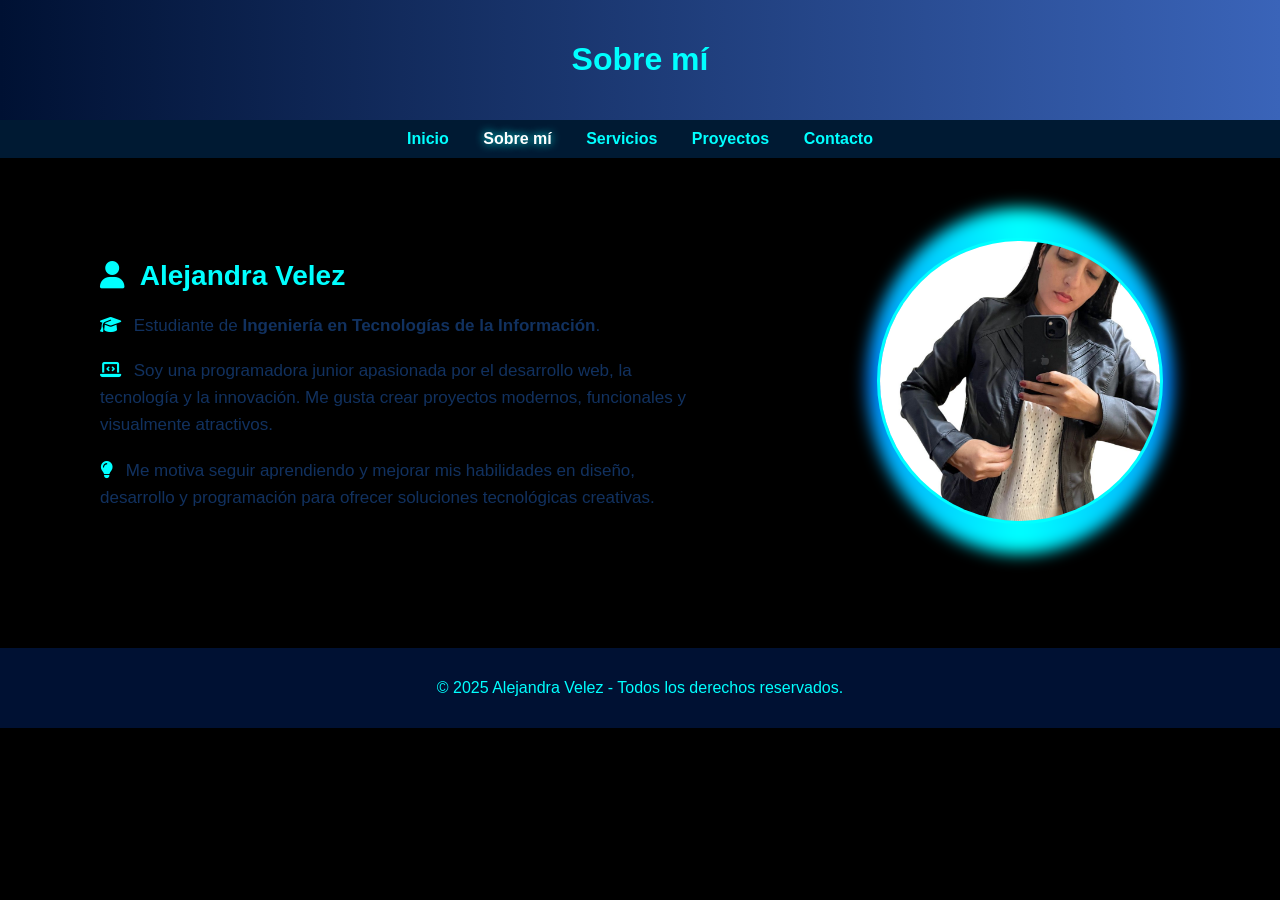
==== about.html @ c9d7d16a "initial commit" ====
<!DOCTYPE html>
<html lang="es">
<head>
  <meta charset="UTF-8">
  <meta name="viewport" content="width=device-width, initial-scale=1.0">
  <title>Sobre mí - Alejandra Velez</title>
  <link rel="stylesheet" href="assets/css/style.css">
  <link rel="stylesheet" href="https://cdnjs.cloudflare.com/ajax/libs/font-awesome/6.5.0/css/all.min.css">
</head>

<body>
  <header>
    <h1>Sobre mí</h1>
  </header>

  <nav>
    <a href="index.html">Inicio</a>
    <a href="about.html" class="activo">Sobre mí</a>
    <a href="services.html">Servicios</a>
    <a href="proyecto.html">Proyectos</a>
    <a href="contact.html">Contacto</a>
  </nav>

  <main class="sobre-mi">
    <div class="info">
      <h2><i class="fa-solid fa-user"></i> Alejandra Velez</h2>
      <p><i class="fa-solid fa-graduation-cap"></i> Estudiante de <strong>Ingeniería en Tecnologías de la Información</strong>.</p>
      <p><i class="fa-solid fa-laptop-code"></i> Soy una programadora junior apasionada por el desarrollo web, la tecnología y la innovación. Me gusta crear proyectos modernos, funcionales y visualmente atractivos.</p>
      <p><i class="fa-solid fa-lightbulb"></i> Me motiva seguir aprendiendo y mejorar mis habilidades en diseño, desarrollo y programación para ofrecer soluciones tecnológicas creativas.</p>
    </div>

    <div class="imagen">
      <div class="brillo">
        <img src="assets/images/imagen1.jpeg" alt="Foto de Alejandra Velez" class="perfil">
      </div>
    </div>
  </main>

  <footer>
    <p>© 2025 Alejandra Velez - Todos los derechos reservados.</p>
  </footer>
</body>
</html>
---- assets/css/style.css ----
/* ===== ESTILO GENERAL ===== */
body {
  margin: 0;
  font-family: 'Segoe UI', sans-serif;
  background-color: #000;
  color: #f4f4f4;
}

header {
  background: linear-gradient(90deg, #001133, #3a64b9);
  color: #00ffff;
  text-align: center;
  padding: 20px;
}

nav {
  background-color: #001a33;
  text-align: center;
  padding: 10px 0;
}

nav a {
  color: #00ffff;
  margin: 0 15px;
  text-decoration: none;
  font-weight: bold;
  transition: 0.3s;
}

nav a:hover,
nav a.activo {
  color: #ffffff;
  text-shadow: 0 0 10px #00ffff;
}

main {
  padding: 20px;
  text-align: center;
}

.resaltado {
  color: #00ffff;
}

footer {
  background-color: #001133;
  color: #00ffff;
  text-align: center;
  padding: 15px;
  margin-top: 40px;
}

/* ===== IMAGEN DE PERFIL GENERAL ===== */
.perfil {
  width: 200px;
  border-radius: 50%;
  border: 3px solid #00ffff;
  margin: 20px auto;
  display: block;
}

/* ===== SECCIÓN SERVICIOS ===== */
.servicios {
  display: flex;
  flex-wrap: wrap;
  justify-content: center;
  gap: 20px;
}

.card {
  background-color: #001a33;
  border: 1px solid #00ffff;
  border-radius: 10px;
  padding: 20px;
  width: 200px;
  text-align: center;
  color: #143061;
  box-shadow: 0 0 10px #00ffff44;
  transition: transform 0.3s ease;
}

.card:hover {
  transform: scale(1.05);
  box-shadow: 0 0 20px #00ffffaa;
}

.card i {
  font-size: 40px;
  color: #00ffff;
  margin-bottom: 10px;
}

/* ===== FORMULARIOS ===== */
form {
  max-width: 400px;
  margin: 0 auto;
  display: flex;
  flex-direction: column;
  gap: 10px;
}

input, textarea, button {
  padding: 10px;
  border-radius: 5px;
  border: none;
}

input, textarea {
  background-color: #001a33;
  color: #123668;
}

button {
  background-color: #00ffff;
  color: #001a33;
  font-weight: bold;
  cursor: pointer;
  transition: 0.3s;
}

button:hover {
  background-color: #0088ff;
  color: #e3e3e3;
}

/* ===== SOBRE MÍ (DISEÑO PARA LAPTOP) ===== */
.sobre-mi {
  display: flex;
  align-items: center;
  justify-content: space-between;
  text-align: left;
  padding: 60px 100px;
  gap: 40px;
}

.sobre-mi .info {
  flex: 1;
  max-width: 600px;
}

.sobre-mi .info h2 {
  color: #00ffff;
  margin-bottom: 20px;
  font-size: 28px;
}

.sobre-mi .info p {
  margin-bottom: 18px;
  line-height: 1.6;
  font-size: 17px;
  color: #11315f;
}

.sobre-mi .info i {
  color: #00ffff;
  margin-right: 8px;
}

.sobre-mi .imagen {
  flex: 0 0 320px;
  text-align: center;
  position: relative;
}

/* ---- FOTO CON EFECTO DE BRILLO NEÓN ---- */
.brillo {
  position: relative;
  display: inline-block;
}

.brillo::before {
  content: "";
  position: absolute;
  top: -10px;
  left: -10px;
  width: calc(100% + 20px);
  height: calc(100% + 20px);
  border-radius: 50%;
  background: conic-gradient(
    from 0deg,
    #00ffff,
    #0088ff,
    #00ffff,
    #0088ff,
    #00ffff
  );
  animation: giro 10s linear infinite;
  filter: blur(8px);
  z-index: 0;
}

@keyframes giro {
  to {
    transform: rotate(360deg);
  }
}

.sobre-mi .perfil {
  width: 280px;
  height: 280px;
  object-fit: cover;
  border-radius: 50%;
  border: 3px solid #00ffff;
  position: relative;
  z-index: 1;
}

/* ===== SECCIÓN PORTAFOLIO / PROYECTOS ===== */
.portafolio {
  text-align: center;
  padding: 40px 20px;
}

.portafolio h2 {
  color: #00ffff;
  margin-bottom: 20px;
}

.portafolio p {
  max-width: 700px;
  margin: 0 auto 40px auto;
  color: #213b7a;
  line-height: 1.6;
}

.proyectos {
  display: flex;
  flex-wrap: wrap;
  justify-content: center;
  gap: 25px;
}

.proyecto {
  background-color: #001a33;
  border: 1px solid #00ffff;
  border-radius: 10px;
  padding: 20px;
  width: 280px;
  color: #fdfdfd;
  box-shadow: 0 0 15px #00ffff44;
  transition: transform 0.3s ease;
  text-align: center;
}

.proyecto:hover {
  transform: scale(1.05);
  box-shadow: 0 0 25px #00ffffaa;
}

.proyecto i {
  font-size: 40px;
  margin-bottom: 10px;
  color: #00ffff;
}

.proyecto img {
  width: 100%;
  border-radius: 8px;
  margin-top: 10px;
  border: 2px solid #00ffff33;
}
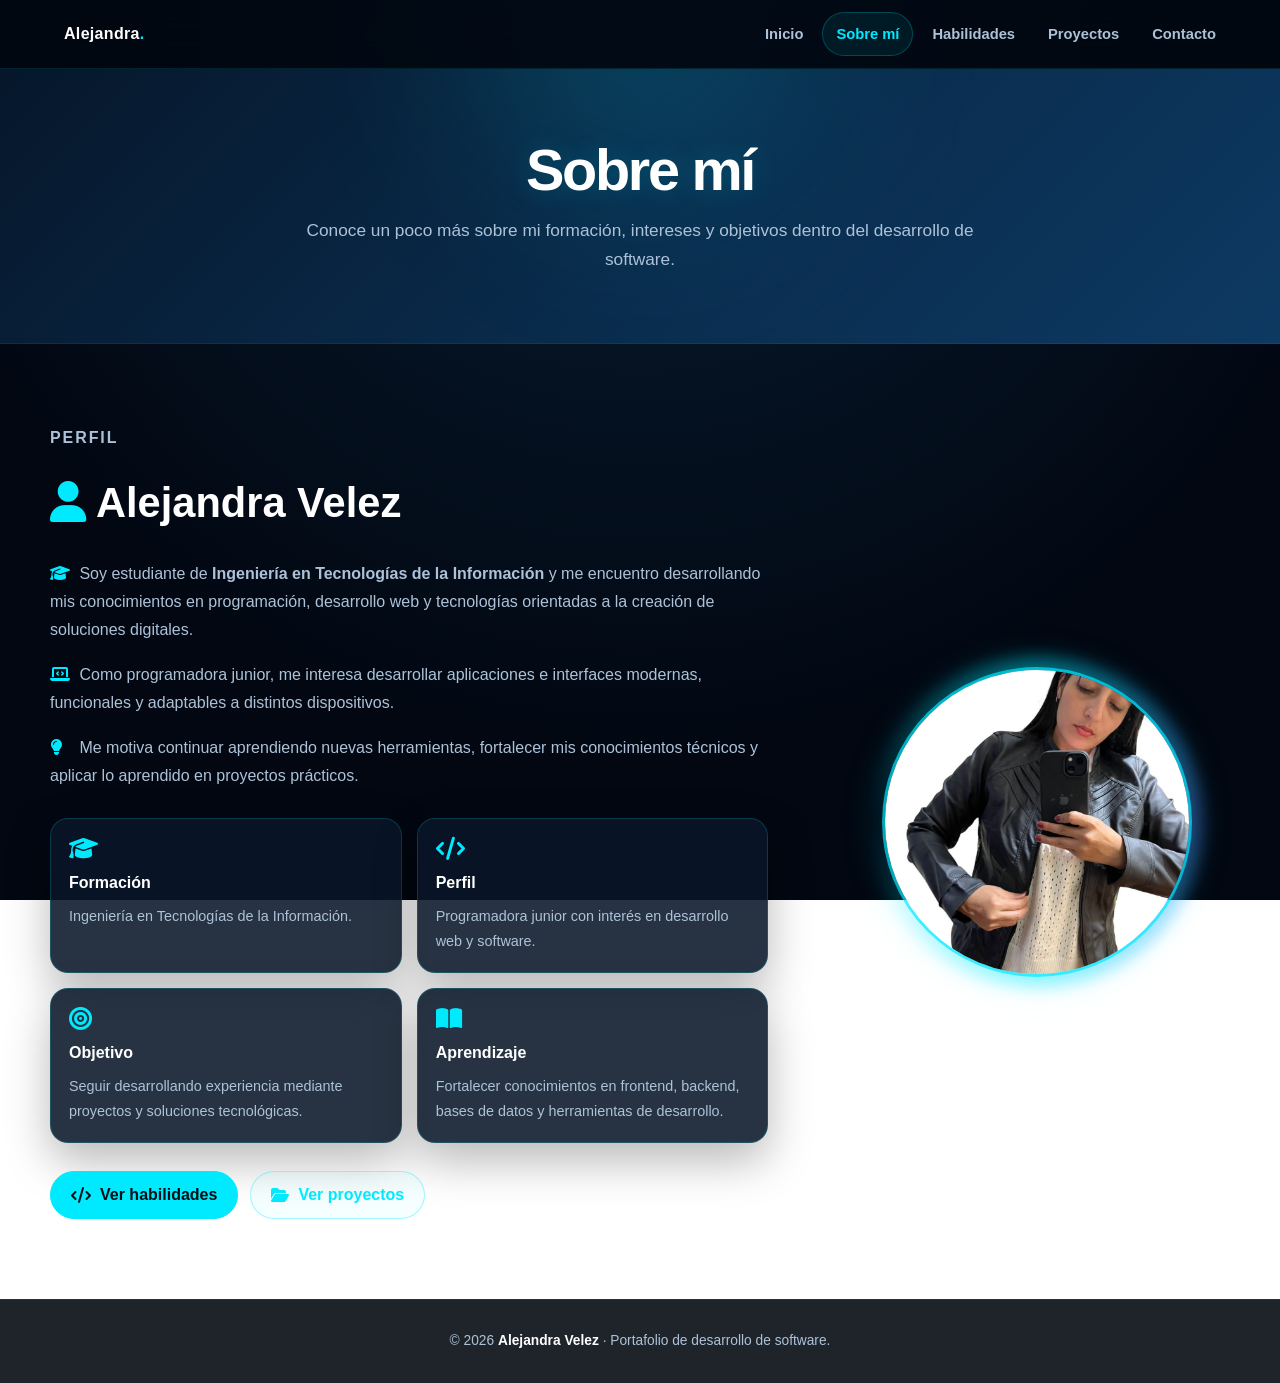
==== commit df309910: "initial commit" ====
--- a/about.html
+++ b/about.html
@@ -1,43 +1,443 @@
 <!DOCTYPE html>
+
 <html lang="es">
+
 <head>
+
+  <!-- =====================================================
+       CONFIGURACIÓN BÁSICA
+  ====================================================== -->
+
   <meta charset="UTF-8">
-  <meta name="viewport" content="width=device-width, initial-scale=1.0">
-  <title>Sobre mí - Alejandra Velez</title>
-  <link rel="stylesheet" href="assets/css/style.css">
-  <link rel="stylesheet" href="https://cdnjs.cloudflare.com/ajax/libs/font-awesome/6.5.0/css/all.min.css">
+
+  <meta
+    name="viewport"
+    content="width=device-width, initial-scale=1.0"
+  >
+
+  <meta
+    name="description"
+    content="Conoce más sobre Alejandra Velez, estudiante de Ingeniería en Tecnologías de la Información y programadora junior."
+  >
+
+  <meta
+    name="theme-color"
+    content="#020711"
+  >
+
+
+  <!-- =====================================================
+       TÍTULO
+  ====================================================== -->
+
+  <title>
+    Sobre mí | Portafolio Alejandra Velez
+  </title>
+
+
+  <!-- =====================================================
+       FONT AWESOME
+  ====================================================== -->
+
+  <link
+    rel="stylesheet"
+    href="https://cdnjs.cloudflare.com/ajax/libs/font-awesome/6.5.0/css/all.min.css"
+  >
+
+
+  <!-- =====================================================
+       ESTILOS
+  ====================================================== -->
+
+  <link
+    rel="stylesheet"
+    href="assets/css/style.css"
+  >
+
+
+  <!-- =====================================================
+       JAVASCRIPT
+  ====================================================== -->
+
+  <script
+    src="assets/js/main.js"
+    defer
+  ></script>
+
 </head>
 
+
 <body>
+
+
+  <!-- =====================================================
+       NAVEGACIÓN
+  ====================================================== -->
+
+  <nav>
+
+    <div class="nav-container">
+
+
+      <!-- MARCA -->
+
+      <a
+        href="index.html"
+        class="nav-brand"
+        aria-label="Ir al inicio"
+      >
+        Alejandra
+        <span>
+          .
+        </span>
+      </a>
+
+
+      <!-- MENÚ MÓVIL -->
+
+      <button
+        type="button"
+        class="nav-toggle"
+        id="nav-toggle"
+        aria-label="Abrir menú de navegación"
+        aria-expanded="false"
+        aria-controls="nav-links"
+      >
+
+        <i
+          class="fa-solid fa-bars"
+          aria-hidden="true"
+        ></i>
+
+      </button>
+
+
+      <!-- ENLACES -->
+
+      <div
+        class="nav-links"
+        id="nav-links"
+      >
+
+        <a href="index.html">
+          Inicio
+        </a>
+
+        <a
+          href="about.html"
+          class="activo"
+        >
+          Sobre mí
+        </a>
+
+        <a href="services.html">
+          Habilidades
+        </a>
+
+        <a href="proyecto.html">
+          Proyectos
+        </a>
+
+        <a href="contact.html">
+          Contacto
+        </a>
+
+      </div>
+
+    </div>
+
+  </nav>
+
+
+  <!-- =====================================================
+       ENCABEZADO
+  ====================================================== -->
+
   <header>
-    <h1>Sobre mí</h1>
+
+    <h1>
+      Sobre mí
+    </h1>
+
+    <p class="header-subtitle">
+      Conoce un poco más sobre mi formación,
+      intereses y objetivos dentro del desarrollo
+      de software.
+    </p>
+
   </header>
 
-  <nav>
-    <a href="index.html">Inicio</a>
-    <a href="about.html" class="activo">Sobre mí</a>
-    <a href="services.html">Servicios</a>
-    <a href="proyecto.html">Proyectos</a>
-    <a href="contact.html">Contacto</a>
-  </nav>
-
-  <main class="sobre-mi">
-    <div class="info">
-      <h2><i class="fa-solid fa-user"></i> Alejandra Velez</h2>
-      <p><i class="fa-solid fa-graduation-cap"></i> Estudiante de <strong>Ingeniería en Tecnologías de la Información</strong>.</p>
-      <p><i class="fa-solid fa-laptop-code"></i> Soy una programadora junior apasionada por el desarrollo web, la tecnología y la innovación. Me gusta crear proyectos modernos, funcionales y visualmente atractivos.</p>
-      <p><i class="fa-solid fa-lightbulb"></i> Me motiva seguir aprendiendo y mejorar mis habilidades en diseño, desarrollo y programación para ofrecer soluciones tecnológicas creativas.</p>
-    </div>
-
-    <div class="imagen">
-      <div class="brillo">
-        <img src="assets/images/imagen1.jpeg" alt="Foto de Alejandra Velez" class="perfil">
+
+  <!-- =====================================================
+       CONTENIDO PRINCIPAL
+  ====================================================== -->
+
+  <main>
+
+
+    <!-- ===================================================
+         PRESENTACIÓN
+    ==================================================== -->
+
+    <section class="sobre-mi">
+
+
+      <!-- INFORMACIÓN -->
+
+      <div class="info">
+
+
+        <p class="section-label">
+          Perfil
+        </p>
+
+
+        <h2>
+
+          <i
+            class="fa-solid fa-user"
+            aria-hidden="true"
+          ></i>
+
+          Alejandra Velez
+
+        </h2>
+
+
+        <p>
+
+          <i
+            class="fa-solid fa-graduation-cap"
+            aria-hidden="true"
+          ></i>
+
+          Soy estudiante de
+
+          <strong>
+            Ingeniería en Tecnologías de la Información
+          </strong>
+
+          y me encuentro desarrollando mis conocimientos
+          en programación, desarrollo web y tecnologías
+          orientadas a la creación de soluciones digitales.
+
+        </p>
+
+
+        <p>
+
+          <i
+            class="fa-solid fa-laptop-code"
+            aria-hidden="true"
+          ></i>
+
+          Como programadora junior, me interesa desarrollar
+          aplicaciones e interfaces modernas, funcionales
+          y adaptables a distintos dispositivos.
+
+        </p>
+
+
+        <p>
+
+          <i
+            class="fa-solid fa-lightbulb"
+            aria-hidden="true"
+          ></i>
+
+          Me motiva continuar aprendiendo nuevas
+          herramientas, fortalecer mis conocimientos
+          técnicos y aplicar lo aprendido en proyectos
+          prácticos.
+
+        </p>
+
+
+        <!-- ===============================================
+             TARJETAS DE INFORMACIÓN
+        ================================================ -->
+
+        <div class="info-grid">
+
+
+          <!-- FORMACIÓN -->
+
+          <article class="info-card">
+
+            <i
+              class="fa-solid fa-graduation-cap"
+              aria-hidden="true"
+            ></i>
+
+            <h3>
+              Formación
+            </h3>
+
+            <p>
+              Ingeniería en Tecnologías de la Información.
+            </p>
+
+          </article>
+
+
+          <!-- PERFIL -->
+
+          <article class="info-card">
+
+            <i
+              class="fa-solid fa-code"
+              aria-hidden="true"
+            ></i>
+
+            <h3>
+              Perfil
+            </h3>
+
+            <p>
+              Programadora junior con interés en
+              desarrollo web y software.
+            </p>
+
+          </article>
+
+
+          <!-- OBJETIVO -->
+
+          <article class="info-card">
+
+            <i
+              class="fa-solid fa-bullseye"
+              aria-hidden="true"
+            ></i>
+
+            <h3>
+              Objetivo
+            </h3>
+
+            <p>
+              Seguir desarrollando experiencia mediante
+              proyectos y soluciones tecnológicas.
+            </p>
+
+          </article>
+
+
+          <!-- APRENDIZAJE -->
+
+          <article class="info-card">
+
+            <i
+              class="fa-solid fa-book-open"
+              aria-hidden="true"
+            ></i>
+
+            <h3>
+              Aprendizaje
+            </h3>
+
+            <p>
+              Fortalecer conocimientos en frontend,
+              backend, bases de datos y herramientas
+              de desarrollo.
+            </p>
+
+          </article>
+
+
+        </div>
+
+
+        <!-- ===============================================
+             BOTONES
+        ================================================ -->
+
+        <div class="hero-actions">
+
+          <a
+            href="services.html"
+            class="btn btn-primary"
+          >
+
+            <i
+              class="fa-solid fa-code"
+              aria-hidden="true"
+            ></i>
+
+            Ver habilidades
+
+          </a>
+
+
+          <a
+            href="proyecto.html"
+            class="btn btn-secondary"
+          >
+
+            <i
+              class="fa-solid fa-folder-open"
+              aria-hidden="true"
+            ></i>
+
+            Ver proyectos
+
+          </a>
+
+        </div>
+
+
       </div>
-    </div>
+
+
+      <!-- =================================================
+           IMAGEN
+      ================================================== -->
+
+      <div class="imagen">
+
+        <div class="brillo">
+
+          <img
+            src="assets/images/imagen1.jpeg"
+            alt="Fotografía de perfil de Alejandra Velez"
+            class="perfil"
+          >
+
+        </div>
+
+      </div>
+
+
+    </section>
+
+
   </main>
 
+
+  <!-- =====================================================
+       FOOTER
+  ====================================================== -->
+
   <footer>
-    <p>© 2025 Alejandra Velez - Todos los derechos reservados.</p>
+
+    <p>
+
+      ©
+
+      <span id="current-year">
+        2026
+      </span>
+
+      <strong>
+        Alejandra Velez
+      </strong>
+
+      · Portafolio de desarrollo de software.
+
+    </p>
+
   </footer>
+
+
 </body>
+
 </html>
--- a/assets/css/style.css
+++ b/assets/css/style.css
@@ -1,264 +1,2010 @@
-/* ===== ESTILO GENERAL ===== */
+/* =========================================================
+   PORTAFOLIO ALEJANDRA
+   ESTILOS GENERALES
+========================================================= */
+
+
+/* =========================================================
+   VARIABLES
+========================================================= */
+
+:root {
+  --bg: #020711;
+  --bg-soft: #07111f;
+  --bg-card: #0a1728;
+
+  --surface: rgba(10, 23, 40, 0.88);
+  --surface-soft: rgba(255, 255, 255, 0.035);
+
+  --primary: #00eaff;
+  --primary-hover: #5ef3ff;
+  --primary-dark: #00a9bd;
+
+  --secondary: #5089ff;
+
+  --text: #edf7ff;
+  --text-soft: #adc2d8;
+  --text-muted: #7f99b3;
+
+  --white: #ffffff;
+
+  --border: rgba(0, 234, 255, 0.18);
+  --border-strong: rgba(0, 234, 255, 0.38);
+
+  --success: #53e6a5;
+
+  --radius-sm: 10px;
+  --radius: 18px;
+  --radius-lg: 28px;
+
+  --container: 1180px;
+
+  --shadow:
+    0 18px 45px
+    rgba(0, 0, 0, 0.28);
+
+  --shadow-neon:
+    0 0 28px
+    rgba(0, 234, 255, 0.13);
+}
+
+
+/* =========================================================
+   RESET
+========================================================= */
+
+*,
+*::before,
+*::after {
+  box-sizing: border-box;
+}
+
+html {
+  scroll-behavior: smooth;
+}
+
 body {
   margin: 0;
-  font-family: 'Segoe UI', sans-serif;
-  background-color: #000;
-  color: #f4f4f4;
-}
+
+  min-width: 320px;
+  min-height: 100vh;
+
+  display: flex;
+  flex-direction: column;
+
+  background:
+    radial-gradient(
+      circle at 50% 0%,
+      #0a2845 0%,
+      #051323 32%,
+      var(--bg) 70%
+    );
+
+  background-attachment: fixed;
+
+  color: var(--text);
+
+  font-family:
+    "Segoe UI",
+    Inter,
+    Arial,
+    sans-serif;
+
+  line-height: 1.65;
+}
+
+img {
+  max-width: 100%;
+  display: block;
+}
+
+a {
+  color: inherit;
+}
+
+button,
+input,
+textarea {
+  font: inherit;
+}
+
+button,
+a {
+  -webkit-tap-highlight-color: transparent;
+}
+
+main {
+  flex: 1;
+
+  width: min(
+    calc(100% - 32px),
+    var(--container)
+  );
+
+  margin: 0 auto;
+
+  padding:
+    clamp(45px, 7vw, 80px)
+    0;
+}
+
+
+/* =========================================================
+   ENCABEZADO GENERAL
+========================================================= */
 
 header {
-  background: linear-gradient(90deg, #001133, #3a64b9);
-  color: #00ffff;
+  position: relative;
+
+  padding:
+    clamp(42px, 7vw, 70px)
+    20px;
+
+  overflow: hidden;
+
   text-align: center;
-  padding: 20px;
-}
+
+  background:
+    linear-gradient(
+      135deg,
+      #06172b 0%,
+      #0a2c4d 55%,
+      #0d3962 100%
+    );
+
+  border-bottom:
+    1px solid
+    rgba(0, 234, 255, 0.12);
+}
+
+header::before {
+  content: "";
+
+  position: absolute;
+
+  width: 340px;
+  height: 340px;
+
+  top: -220px;
+  left: 50%;
+
+  transform:
+    translateX(-50%);
+
+  background:
+    rgba(0, 234, 255, 0.14);
+
+  filter:
+    blur(90px);
+
+  border-radius: 50%;
+
+  pointer-events: none;
+}
+
+header h1 {
+  position: relative;
+
+  margin: 0;
+
+  color: var(--white);
+
+  font-size:
+    clamp(
+      2rem,
+      6vw,
+      3.6rem
+    );
+
+  line-height: 1.1;
+
+  letter-spacing:
+    -0.04em;
+
+  text-shadow:
+    0 0 28px
+    rgba(0, 234, 255, 0.18);
+}
+
+.header-subtitle {
+  position: relative;
+
+  max-width: 680px;
+
+  margin:
+    14px auto 0;
+
+  color:
+    var(--text-soft);
+
+  font-size:
+    clamp(
+      0.95rem,
+      2vw,
+      1.08rem
+    );
+}
+
+
+/* =========================================================
+   NAVEGACIÓN
+========================================================= */
 
 nav {
-  background-color: #001a33;
-  text-align: center;
-  padding: 10px 0;
+  position: sticky;
+
+  top: 0;
+
+  z-index: 1000;
+
+  background:
+    rgba(2, 7, 17, 0.88);
+
+  border-bottom:
+    1px solid
+    rgba(0, 234, 255, 0.12);
+
+  backdrop-filter:
+    blur(18px);
+
+  -webkit-backdrop-filter:
+    blur(18px);
+}
+
+.nav-container {
+  width:
+    min(
+      calc(100% - 32px),
+      var(--container)
+    );
+
+  min-height: 68px;
+
+  margin: 0 auto;
+
+  display: flex;
+
+  align-items: center;
+
+  justify-content:
+    space-between;
+
+  gap: 20px;
+}
+
+.nav-brand {
+  flex: 0 0 auto;
+
+  color: var(--white);
+
+  font-size: 1rem;
+
+  font-weight: 800;
+
+  text-decoration: none;
+
+  letter-spacing:
+    0.02em;
+}
+
+.nav-brand span {
+  color: var(--primary);
+}
+
+.nav-links {
+  display: flex;
+
+  align-items: center;
+
+  justify-content: center;
+
+  flex-wrap: wrap;
+
+  gap: 5px;
 }
 
 nav a {
-  color: #00ffff;
-  margin: 0 15px;
+  display: inline-flex;
+
+  align-items: center;
+
+  justify-content: center;
+
+  padding:
+    9px 13px;
+
+  color:
+    var(--text-soft);
+
   text-decoration: none;
-  font-weight: bold;
-  transition: 0.3s;
+
+  border:
+    1px solid transparent;
+
+  border-radius:
+    999px;
+
+  font-size:
+    0.92rem;
+
+  font-weight: 600;
+
+  transition:
+    color 0.2s ease,
+    background 0.2s ease,
+    border-color 0.2s ease,
+    transform 0.2s ease;
 }
 
 nav a:hover,
 nav a.activo {
-  color: #ffffff;
-  text-shadow: 0 0 10px #00ffff;
-}
-
-main {
-  padding: 20px;
+  color: var(--white);
+
+  background:
+    rgba(0, 234, 255, 0.08);
+
+  border-color:
+    rgba(0, 234, 255, 0.22);
+}
+
+nav a.activo {
+  color: var(--primary);
+}
+
+nav a:hover {
+  transform:
+    translateY(-1px);
+}
+
+
+/* =========================================================
+   BOTÓN DEL MENÚ MÓVIL
+========================================================= */
+
+.nav-toggle {
+  display: none;
+
+  width: 44px;
+  height: 44px;
+
+  padding: 0;
+
+  place-items: center;
+
+  color: var(--primary);
+
+  background:
+    rgba(0, 234, 255, 0.06);
+
+  border:
+    1px solid
+    rgba(0, 234, 255, 0.2);
+
+  border-radius:
+    12px;
+
+  cursor: pointer;
+}
+
+.nav-toggle i {
+  font-size: 1.25rem;
+}
+
+
+/* =========================================================
+   CLASES GENERALES
+========================================================= */
+
+.resaltado {
+  color: var(--primary);
+}
+
+.section-label {
+  margin:
+    0 0 8px;
+
+  color: var(--primary);
+
+  font-size: 0.78rem;
+
+  font-weight: 800;
+
+  letter-spacing:
+    0.12em;
+
+  text-transform:
+    uppercase;
+}
+
+.section-title {
+  margin:
+    0 0 12px;
+
+  color: var(--white);
+
+  font-size:
+    clamp(
+      1.7rem,
+      4vw,
+      2.5rem
+    );
+
+  line-height: 1.15;
+
+  letter-spacing:
+    -0.025em;
+}
+
+.section-description {
+  max-width: 720px;
+
+  margin:
+    0 auto 35px;
+
+  color:
+    var(--text-soft);
+
+  font-size: 1rem;
+}
+
+.section-center {
   text-align: center;
 }
 
-.resaltado {
-  color: #00ffff;
-}
-
-footer {
-  background-color: #001133;
-  color: #00ffff;
-  text-align: center;
-  padding: 15px;
-  margin-top: 40px;
-}
-
-/* ===== IMAGEN DE PERFIL GENERAL ===== */
+
+/* =========================================================
+   INICIO / HERO
+========================================================= */
+
+.inicio {
+  min-height:
+    calc(100vh - 150px);
+
+  display: grid;
+
+  grid-template-columns:
+    minmax(0, 1.25fr)
+    minmax(260px, 0.75fr);
+
+  align-items: center;
+
+  gap:
+    clamp(
+      35px,
+      7vw,
+      80px
+    );
+
+  padding-top:
+    clamp(
+      45px,
+      8vw,
+      90px
+    );
+
+  padding-bottom:
+    clamp(
+      45px,
+      8vw,
+      90px
+    );
+}
+
+.texto {
+  min-width: 0;
+}
+
+.hero-eyebrow {
+  display: inline-flex;
+
+  align-items: center;
+
+  gap: 8px;
+
+  margin-bottom: 16px;
+
+  padding:
+    7px 13px;
+
+  color: var(--primary);
+
+  background:
+    rgba(0, 234, 255, 0.07);
+
+  border:
+    1px solid
+    rgba(0, 234, 255, 0.2);
+
+  border-radius:
+    999px;
+
+  font-size:
+    0.78rem;
+
+  font-weight: 800;
+
+  letter-spacing:
+    0.08em;
+
+  text-transform:
+    uppercase;
+}
+
+.texto h2 {
+  margin: 0;
+
+  color: var(--white);
+
+  font-size:
+    clamp(
+      2.35rem,
+      6vw,
+      4.7rem
+    );
+
+  line-height:
+    1.03;
+
+  letter-spacing:
+    -0.05em;
+}
+
+.texto h3 {
+  margin:
+    18px 0 14px;
+
+  color: var(--primary);
+
+  font-size:
+    clamp(
+      1.1rem,
+      2.5vw,
+      1.4rem
+    );
+}
+
+.texto p {
+  max-width: 690px;
+
+  margin:
+    0 0 14px;
+
+  color:
+    var(--text-soft);
+
+  font-size:
+    clamp(
+      0.96rem,
+      2vw,
+      1.05rem
+    );
+}
+
+
+/* =========================================================
+   BOTONES DEL HERO
+========================================================= */
+
+.hero-actions {
+  display: flex;
+
+  align-items: center;
+
+  flex-wrap: wrap;
+
+  gap: 12px;
+
+  margin-top: 28px;
+}
+
+.btn {
+  min-height: 45px;
+
+  display: inline-flex;
+
+  align-items: center;
+
+  justify-content: center;
+
+  gap: 9px;
+
+  padding:
+    10px 20px;
+
+  border:
+    1px solid transparent;
+
+  border-radius:
+    999px;
+
+  font-weight: 700;
+
+  text-decoration: none;
+
+  cursor: pointer;
+
+  transition:
+    transform 0.2s ease,
+    box-shadow 0.2s ease,
+    background 0.2s ease,
+    color 0.2s ease,
+    border-color 0.2s ease;
+}
+
+.btn-primary {
+  color: #001014;
+
+  background: var(--primary);
+
+  border-color:
+    var(--primary);
+}
+
+.btn-primary:hover {
+  background:
+    var(--primary-hover);
+
+  transform:
+    translateY(-2px);
+
+  box-shadow:
+    0 9px 26px
+    rgba(0, 234, 255, 0.18);
+}
+
+.btn-secondary {
+  color: var(--primary);
+
+  background:
+    rgba(0, 234, 255, 0.04);
+
+  border-color:
+    rgba(0, 234, 255, 0.36);
+}
+
+.btn-secondary:hover {
+  color: var(--white);
+
+  background:
+    rgba(0, 234, 255, 0.1);
+
+  border-color:
+    var(--primary);
+
+  transform:
+    translateY(-2px);
+}
+
+
+/* =========================================================
+   TECNOLOGÍAS DEL HERO
+========================================================= */
+
+.tech-list {
+  display: flex;
+
+  flex-wrap: wrap;
+
+  gap: 8px;
+
+  margin-top: 24px;
+}
+
+.tech-tag {
+  display: inline-flex;
+
+  align-items: center;
+
+  gap: 7px;
+
+  padding:
+    6px 11px;
+
+  color:
+    var(--text-soft);
+
+  background:
+    rgba(255, 255, 255, 0.035);
+
+  border:
+    1px solid
+    rgba(255, 255, 255, 0.07);
+
+  border-radius:
+    999px;
+
+  font-size:
+    0.82rem;
+
+  font-weight: 600;
+}
+
+.tech-tag i {
+  color: var(--primary);
+}
+
+
+/* =========================================================
+   FOTO DE PERFIL
+========================================================= */
+
+.hero-image {
+  display: flex;
+
+  align-items: center;
+
+  justify-content: center;
+}
+
+.profile-frame {
+  position: relative;
+
+  width:
+    min(
+      100%,
+      350px
+    );
+
+  aspect-ratio: 1;
+
+  display: grid;
+
+  place-items: center;
+
+  border-radius: 50%;
+}
+
+.profile-frame::before {
+  content: "";
+
+  position: absolute;
+
+  inset: -10px;
+
+  border-radius: inherit;
+
+  background:
+    conic-gradient(
+      from 0deg,
+      transparent,
+      var(--primary),
+      var(--secondary),
+      transparent,
+      var(--primary)
+    );
+
+  filter: blur(9px);
+
+  opacity: 0.48;
+
+  animation:
+    giro 14s linear infinite;
+}
+
 .perfil {
-  width: 200px;
+  position: relative;
+
+  z-index: 1;
+
+  width: 100%;
+  aspect-ratio: 1;
+
+  object-fit: cover;
+
+  border:
+    3px solid
+    rgba(0, 234, 255, 0.7);
+
   border-radius: 50%;
-  border: 3px solid #00ffff;
-  margin: 20px auto;
-  display: block;
-}
-
-/* ===== SECCIÓN SERVICIOS ===== */
-.servicios {
+
+  box-shadow:
+    0 0 45px
+    rgba(0, 234, 255, 0.15);
+
+  transition:
+    transform 0.3s ease,
+    box-shadow 0.3s ease;
+}
+
+.perfil:hover {
+  transform:
+    scale(1.025);
+
+  box-shadow:
+    0 0 55px
+    rgba(0, 234, 255, 0.25);
+}
+
+@keyframes giro {
+  to {
+    transform:
+      rotate(360deg);
+  }
+}
+
+
+/* =========================================================
+   REDES SOCIALES
+========================================================= */
+
+.contactos,
+.redes-sociales {
   display: flex;
+
+  align-items: center;
+
   flex-wrap: wrap;
+
+  gap: 10px;
+
+  margin-top: 22px;
+}
+
+.contactos a,
+.redes-sociales a {
+  width: 43px;
+  height: 43px;
+
+  display: grid;
+
+  place-items: center;
+
+  color: var(--primary);
+
+  background:
+    rgba(0, 234, 255, 0.05);
+
+  border:
+    1px solid
+    rgba(0, 234, 255, 0.18);
+
+  border-radius: 50%;
+
+  font-size: 1.12rem;
+
+  text-decoration: none;
+
+  transition:
+    transform 0.2s ease,
+    background 0.2s ease,
+    color 0.2s ease,
+    border-color 0.2s ease;
+}
+
+.contactos a:hover,
+.redes-sociales a:hover {
+  color: var(--white);
+
+  background:
+    rgba(0, 234, 255, 0.11);
+
+  border-color:
+    var(--primary);
+
+  transform:
+    translateY(-3px);
+}
+
+
+/* =========================================================
+   SOBRE MÍ
+========================================================= */
+
+.sobre-mi {
+  display: grid;
+
+  grid-template-columns:
+    minmax(0, 1.3fr)
+    minmax(260px, 0.7fr);
+
+  align-items: center;
+
+  gap:
+    clamp(
+      35px,
+      7vw,
+      75px
+    );
+
+  text-align: left;
+}
+
+.sobre-mi .info {
+  min-width: 0;
+}
+
+.sobre-mi .info h2 {
+  margin:
+    0 0 22px;
+
+  color: var(--white);
+
+  font-size:
+    clamp(
+      1.8rem,
+      4vw,
+      2.6rem
+    );
+}
+
+.sobre-mi .info h2 i {
+  color: var(--primary);
+}
+
+.sobre-mi .info p {
+  margin:
+    0 0 17px;
+
+  color:
+    var(--text-soft);
+
+  font-size:
+    1rem;
+
+  line-height:
+    1.75;
+}
+
+.sobre-mi .info p i {
+  width: 25px;
+
+  color: var(--primary);
+}
+
+.sobre-mi .imagen {
+  display: flex;
+
   justify-content: center;
-  gap: 20px;
-}
-
-.card {
-  background-color: #001a33;
-  border: 1px solid #00ffff;
-  border-radius: 10px;
-  padding: 20px;
-  width: 200px;
-  text-align: center;
-  color: #143061;
-  box-shadow: 0 0 10px #00ffff44;
-  transition: transform 0.3s ease;
-}
-
-.card:hover {
-  transform: scale(1.05);
-  box-shadow: 0 0 20px #00ffffaa;
-}
-
-.card i {
-  font-size: 40px;
-  color: #00ffff;
-  margin-bottom: 10px;
-}
-
-/* ===== FORMULARIOS ===== */
-form {
-  max-width: 400px;
-  margin: 0 auto;
-  display: flex;
-  flex-direction: column;
-  gap: 10px;
-}
-
-input, textarea, button {
-  padding: 10px;
-  border-radius: 5px;
-  border: none;
-}
-
-input, textarea {
-  background-color: #001a33;
-  color: #123668;
-}
-
-button {
-  background-color: #00ffff;
-  color: #001a33;
-  font-weight: bold;
-  cursor: pointer;
-  transition: 0.3s;
-}
-
-button:hover {
-  background-color: #0088ff;
-  color: #e3e3e3;
-}
-
-/* ===== SOBRE MÍ (DISEÑO PARA LAPTOP) ===== */
-.sobre-mi {
-  display: flex;
-  align-items: center;
-  justify-content: space-between;
-  text-align: left;
-  padding: 60px 100px;
-  gap: 40px;
-}
-
-.sobre-mi .info {
-  flex: 1;
-  max-width: 600px;
-}
-
-.sobre-mi .info h2 {
-  color: #00ffff;
-  margin-bottom: 20px;
-  font-size: 28px;
-}
-
-.sobre-mi .info p {
-  margin-bottom: 18px;
-  line-height: 1.6;
-  font-size: 17px;
-  color: #11315f;
-}
-
-.sobre-mi .info i {
-  color: #00ffff;
-  margin-right: 8px;
-}
-
-.sobre-mi .imagen {
-  flex: 0 0 320px;
-  text-align: center;
-  position: relative;
-}
-
-/* ---- FOTO CON EFECTO DE BRILLO NEÓN ---- */
+}
+
 .brillo {
   position: relative;
-  display: inline-block;
+
+  width:
+    min(
+      100%,
+      310px
+    );
+
+  aspect-ratio: 1;
 }
 
 .brillo::before {
   content: "";
+
   position: absolute;
-  top: -10px;
-  left: -10px;
-  width: calc(100% + 20px);
-  height: calc(100% + 20px);
+
+  inset: -10px;
+
   border-radius: 50%;
-  background: conic-gradient(
-    from 0deg,
-    #00ffff,
-    #0088ff,
-    #00ffff,
-    #0088ff,
-    #00ffff
-  );
-  animation: giro 10s linear infinite;
+
+  background:
+    conic-gradient(
+      from 0deg,
+      var(--primary),
+      var(--secondary),
+      var(--primary),
+      transparent,
+      var(--primary)
+    );
+
   filter: blur(8px);
-  z-index: 0;
-}
-
-@keyframes giro {
-  to {
-    transform: rotate(360deg);
-  }
+
+  opacity: 0.4;
+
+  animation:
+    giro 14s linear infinite;
 }
 
 .sobre-mi .perfil {
-  width: 280px;
-  height: 280px;
+  width: 100%;
+  height: 100%;
+
   object-fit: cover;
-  border-radius: 50%;
-  border: 3px solid #00ffff;
-  position: relative;
-  z-index: 1;
-}
-
-/* ===== SECCIÓN PORTAFOLIO / PROYECTOS ===== */
+}
+
+
+/* =========================================================
+   INFORMACIÓN / TARJETAS SOBRE MÍ
+========================================================= */
+
+.info-grid {
+  display: grid;
+
+  grid-template-columns:
+    repeat(
+      auto-fit,
+      minmax(
+        min(100%, 230px),
+        1fr
+      )
+    );
+
+  gap: 15px;
+
+  margin-top: 28px;
+}
+
+.info-card {
+  padding: 18px;
+
+  background:
+    var(--surface);
+
+  border:
+    1px solid
+    var(--border);
+
+  border-radius:
+    var(--radius);
+
+  box-shadow:
+    var(--shadow);
+}
+
+.info-card i {
+  margin-bottom: 10px;
+
+  color: var(--primary);
+
+  font-size: 1.45rem;
+}
+
+.info-card h3 {
+  margin:
+    0 0 7px;
+
+  color: var(--white);
+
+  font-size: 1rem;
+}
+
+.info-card p {
+  margin: 0 !important;
+
+  color:
+    var(--text-soft) !important;
+
+  font-size:
+    0.9rem !important;
+}
+
+
+/* =========================================================
+   SERVICIOS / HABILIDADES
+========================================================= */
+
+.servicios {
+  margin-top: 38px;
+
+  display: grid;
+
+  grid-template-columns:
+    repeat(
+      auto-fit,
+      minmax(
+        min(100%, 230px),
+        1fr
+      )
+    );
+
+  gap: 20px;
+}
+
+.card {
+  min-width: 0;
+
+  padding: 25px 20px;
+
+  color: var(--text);
+
+  background:
+    linear-gradient(
+      145deg,
+      rgba(10, 31, 52, 0.9),
+      rgba(5, 17, 31, 0.94)
+    );
+
+  border:
+    1px solid
+    var(--border);
+
+  border-radius:
+    var(--radius);
+
+  box-shadow:
+    var(--shadow);
+
+  text-align: center;
+
+  transition:
+    transform 0.25s ease,
+    border-color 0.25s ease,
+    box-shadow 0.25s ease;
+}
+
+.card:hover {
+  transform:
+    translateY(-6px);
+
+  border-color:
+    var(--border-strong);
+
+  box-shadow:
+    var(--shadow),
+    var(--shadow-neon);
+}
+
+.card i {
+  margin-bottom: 14px;
+
+  color: var(--primary);
+
+  font-size: 2.5rem;
+}
+
+.card h3 {
+  margin:
+    0 0 10px;
+
+  color: var(--white);
+
+  font-size: 1.12rem;
+}
+
+.card p {
+  margin: 0;
+
+  color:
+    var(--text-soft);
+
+  font-size: 0.93rem;
+
+  line-height: 1.65;
+}
+
+
+/* =========================================================
+   PORTAFOLIO / PROYECTOS
+========================================================= */
+
 .portafolio {
+  width: 100%;
+
+  padding: 0;
+
   text-align: center;
-  padding: 40px 20px;
 }
 
 .portafolio h2 {
-  color: #00ffff;
-  margin-bottom: 20px;
-}
-
-.portafolio p {
-  max-width: 700px;
-  margin: 0 auto 40px auto;
-  color: #213b7a;
-  line-height: 1.6;
+  margin:
+    0 0 12px;
+
+  color: var(--white);
+
+  font-size:
+    clamp(
+      1.8rem,
+      4vw,
+      2.6rem
+    );
+}
+
+.portafolio > p {
+  max-width: 760px;
+
+  margin:
+    0 auto 40px;
+
+  color:
+    var(--text-soft);
+
+  line-height: 1.7;
 }
 
 .proyectos {
+  display: grid;
+
+  grid-template-columns:
+    repeat(
+      auto-fit,
+      minmax(
+        min(100%, 300px),
+        1fr
+      )
+    );
+
+  gap: 24px;
+
+  align-items: stretch;
+}
+
+.proyecto {
+  min-width: 0;
+
   display: flex;
-  flex-wrap: wrap;
-  justify-content: center;
-  gap: 25px;
-}
-
-.proyecto {
-  background-color: #001a33;
-  border: 1px solid #00ffff;
-  border-radius: 10px;
+
+  flex-direction: column;
+
   padding: 20px;
-  width: 280px;
-  color: #fdfdfd;
-  box-shadow: 0 0 15px #00ffff44;
-  transition: transform 0.3s ease;
-  text-align: center;
+
+  color: var(--text);
+
+  background:
+    linear-gradient(
+      145deg,
+      rgba(10, 31, 52, 0.92),
+      rgba(5, 17, 31, 0.96)
+    );
+
+  border:
+    1px solid
+    var(--border);
+
+  border-radius:
+    var(--radius);
+
+  box-shadow:
+    var(--shadow);
+
+  text-align: left;
+
+  overflow: hidden;
+
+  transition:
+    transform 0.25s ease,
+    border-color 0.25s ease,
+    box-shadow 0.25s ease;
 }
 
 .proyecto:hover {
-  transform: scale(1.05);
-  box-shadow: 0 0 25px #00ffffaa;
-}
-
-.proyecto i {
-  font-size: 40px;
-  margin-bottom: 10px;
-  color: #00ffff;
+  transform:
+    translateY(-6px);
+
+  border-color:
+    var(--border-strong);
+
+  box-shadow:
+    var(--shadow),
+    var(--shadow-neon);
+}
+
+.proyecto > i {
+  margin-bottom: 12px;
+
+  color: var(--primary) !important;
+
+  font-size: 2rem;
+}
+
+.proyecto h3 {
+  margin:
+    0 0 12px;
+
+  color: var(--white);
+
+  font-size: 1.15rem;
+
+  line-height: 1.35;
+}
+
+.proyecto p {
+  margin:
+    0 0 18px;
+
+  color:
+    var(--text-soft);
+
+  font-size: 0.92rem;
+
+  line-height: 1.65;
+
+  flex: 1;
 }
 
 .proyecto img {
   width: 100%;
-  border-radius: 8px;
-  margin-top: 10px;
-  border: 2px solid #00ffff33;
-}
-
-
-
+
+  aspect-ratio:
+    16 / 9;
+
+  margin-top: auto;
+
+  object-fit: cover;
+
+  border:
+    1px solid
+    rgba(0, 234, 255, 0.12);
+
+  border-radius:
+    12px;
+}
+
+.project-tech {
+  display: flex;
+
+  flex-wrap: wrap;
+
+  gap: 7px;
+
+  margin:
+    0 0 17px;
+}
+
+.project-tech span {
+  padding:
+    5px 9px;
+
+  color: var(--primary);
+
+  background:
+    rgba(0, 234, 255, 0.055);
+
+  border:
+    1px solid
+    rgba(0, 234, 255, 0.14);
+
+  border-radius:
+    999px;
+
+  font-size:
+    0.75rem;
+
+  font-weight: 700;
+}
+
+.project-actions {
+  display: flex;
+
+  flex-wrap: wrap;
+
+  gap: 9px;
+
+  margin-top: 18px;
+}
+
+.project-actions .btn {
+  min-height: 40px;
+
+  padding:
+    8px 14px;
+
+  font-size: 0.84rem;
+}
+
+
+/* =========================================================
+   CONTACTO
+========================================================= */
+
+.contact-layout {
+  display: grid;
+
+  grid-template-columns:
+    minmax(0, 0.8fr)
+    minmax(0, 1.2fr);
+
+  gap: 30px;
+
+  align-items: start;
+}
+
+.contact-info,
+.contact-form-card {
+  padding:
+    clamp(
+      22px,
+      4vw,
+      32px
+    );
+
+  background:
+    var(--surface);
+
+  border:
+    1px solid
+    var(--border);
+
+  border-radius:
+    var(--radius);
+
+  box-shadow:
+    var(--shadow);
+}
+
+.contact-info h2,
+.contact-form-card h2 {
+  margin:
+    0 0 12px;
+
+  color: var(--white);
+
+  font-size:
+    clamp(
+      1.5rem,
+      3vw,
+      2rem
+    );
+}
+
+.contact-info > p,
+.contact-form-card > p {
+  margin:
+    0 0 22px;
+
+  color:
+    var(--text-soft);
+}
+
+.contact-methods {
+  display: grid;
+
+  gap: 12px;
+}
+
+.contact-method {
+  display: flex;
+
+  align-items: center;
+
+  gap: 12px;
+
+  padding: 13px;
+
+  color: var(--text);
+
+  background:
+    rgba(255, 255, 255, 0.025);
+
+  border:
+    1px solid
+    rgba(255, 255, 255, 0.055);
+
+  border-radius:
+    12px;
+
+  text-decoration: none;
+
+  transition:
+    border-color 0.2s ease,
+    background 0.2s ease;
+}
+
+.contact-method:hover {
+  background:
+    rgba(0, 234, 255, 0.05);
+
+  border-color:
+    rgba(0, 234, 255, 0.22);
+}
+
+.contact-method i {
+  width: 38px;
+  height: 38px;
+
+  display: grid;
+
+  place-items: center;
+
+  flex: 0 0 auto;
+
+  color: var(--primary);
+
+  background:
+    rgba(0, 234, 255, 0.07);
+
+  border-radius: 10px;
+}
+
+
+/* =========================================================
+   FORMULARIO
+========================================================= */
+
+form {
+  width: 100%;
+
+  margin: 0;
+
+  display: grid;
+
+  gap: 15px;
+}
+
+.form-group {
+  display: grid;
+
+  gap: 7px;
+
+  text-align: left;
+}
+
+.form-group label {
+  color: var(--text);
+
+  font-size: 0.88rem;
+
+  font-weight: 700;
+}
+
+input,
+textarea {
+  width: 100%;
+
+  color: var(--text);
+
+  background:
+    rgba(255, 255, 255, 0.035);
+
+  border:
+    1px solid
+    rgba(0, 234, 255, 0.17);
+
+  border-radius:
+    12px;
+
+  outline: none;
+
+  transition:
+    border-color 0.2s ease,
+    box-shadow 0.2s ease,
+    background 0.2s ease;
+}
+
+input {
+  min-height: 48px;
+
+  padding:
+    11px 13px;
+}
+
+textarea {
+  min-height: 150px;
+
+  padding:
+    12px 13px;
+
+  resize: vertical;
+}
+
+input::placeholder,
+textarea::placeholder {
+  color:
+    var(--text-muted);
+}
+
+input:focus,
+textarea:focus {
+  background:
+    rgba(0, 234, 255, 0.035);
+
+  border-color:
+    var(--primary);
+
+  box-shadow:
+    0 0 0 3px
+    rgba(0, 234, 255, 0.085);
+}
+
+form button {
+  min-height: 48px;
+
+  padding:
+    11px 20px;
+
+  color: #001014;
+
+  background:
+    var(--primary);
+
+  border:
+    1px solid
+    var(--primary);
+
+  border-radius:
+    999px;
+
+  font-weight: 800;
+
+  cursor: pointer;
+
+  transition:
+    transform 0.2s ease,
+    background 0.2s ease,
+    box-shadow 0.2s ease;
+}
+
+form button:hover {
+  background:
+    var(--primary-hover);
+
+  transform:
+    translateY(-2px);
+
+  box-shadow:
+    0 9px 24px
+    rgba(0, 234, 255, 0.17);
+}
+
+.form-note {
+  margin: 4px 0 0;
+
+  color:
+    var(--text-muted);
+
+  font-size:
+    0.82rem;
+}
+
+
+/* =========================================================
+   REDES DE CONTACTO
+========================================================= */
+
+.redes {
+  margin-top: 25px;
+
+  display: flex;
+
+  align-items: center;
+
+  justify-content: center;
+
+  flex-wrap: wrap;
+
+  gap: 10px;
+}
+
+.redes a {
+  display: inline-flex;
+
+  align-items: center;
+
+  gap: 8px;
+
+  padding:
+    8px 14px;
+
+  color: var(--primary);
+
+  background:
+    rgba(0, 234, 255, 0.05);
+
+  border:
+    1px solid
+    rgba(0, 234, 255, 0.18);
+
+  border-radius:
+    999px;
+
+  text-decoration: none;
+
+  font-weight: 700;
+
+  transition:
+    background 0.2s ease,
+    border-color 0.2s ease,
+    color 0.2s ease;
+}
+
+.redes a:hover {
+  color: var(--white);
+
+  background:
+    rgba(0, 234, 255, 0.1);
+
+  border-color:
+    var(--primary);
+}
+
+
+/* =========================================================
+   FOOTER
+========================================================= */
+
+footer {
+  margin-top: auto;
+
+  padding:
+    30px 20px;
+
+  color:
+    var(--text-soft);
+
+  background:
+    rgba(1, 6, 14, 0.88);
+
+  border-top:
+    1px solid
+    rgba(0, 234, 255, 0.09);
+
+  text-align: center;
+}
+
+footer p {
+  margin: 0;
+
+  font-size: 0.86rem;
+}
+
+footer strong {
+  color: var(--white);
+}
+
+
+/* =========================================================
+   FOCUS / ACCESIBILIDAD
+========================================================= */
+
+a:focus-visible,
+button:focus-visible,
+input:focus-visible,
+textarea:focus-visible {
+  outline:
+    2px solid
+    var(--primary);
+
+  outline-offset:
+    3px;
+}
+
+
+/* =========================================================
+   TABLET
+========================================================= */
+
+@media (max-width: 900px) {
+
+  .inicio,
+  .sobre-mi,
+  .contact-layout {
+    grid-template-columns:
+      1fr;
+  }
+
+  .inicio {
+    min-height: auto;
+
+    text-align: center;
+  }
+
+  .inicio .texto {
+    order: 2;
+  }
+
+  .inicio .hero-image {
+    order: 1;
+  }
+
+  .texto p {
+    margin-left: auto;
+    margin-right: auto;
+  }
+
+  .hero-actions,
+  .tech-list,
+  .contactos {
+    justify-content: center;
+  }
+
+  .profile-frame {
+    width:
+      min(
+        72vw,
+        290px
+      );
+  }
+
+  .sobre-mi {
+    text-align: center;
+  }
+
+  .sobre-mi .info {
+    order: 2;
+  }
+
+  .sobre-mi .imagen {
+    order: 1;
+  }
+
+  .sobre-mi .info p {
+    text-align: left;
+  }
+
+  .brillo {
+    width:
+      min(
+        70vw,
+        270px
+      );
+  }
+}
+
+
+/* =========================================================
+   MENÚ MÓVIL
+========================================================= */
+
+@media (max-width: 760px) {
+
+  .nav-container {
+    min-height: 64px;
+
+    flex-wrap: wrap;
+
+    padding:
+      10px 0;
+  }
+
+  .nav-toggle {
+    display: grid;
+  }
+
+  .nav-links {
+    width: 100%;
+
+    display: none;
+
+    padding:
+      8px 0 4px;
+
+    flex-direction: column;
+
+    align-items: stretch;
+  }
+
+  .nav-links.open {
+    display: flex;
+  }
+
+  nav a {
+    width: 100%;
+
+    justify-content: flex-start;
+
+    padding:
+      11px 13px;
+
+    border-radius:
+      10px;
+  }
+}
+
+
+/* =========================================================
+   MÓVIL
+========================================================= */
+
+@media (max-width: 600px) {
+
+  main {
+    width:
+      min(
+        calc(100% - 24px),
+        var(--container)
+      );
+
+    padding:
+      42px 0;
+  }
+
+  header {
+    padding:
+      38px 14px;
+  }
+
+  .inicio {
+    gap: 28px;
+
+    padding-top:
+      35px;
+
+    padding-bottom:
+      45px;
+  }
+
+  .texto h2 {
+    font-size:
+      clamp(
+        2.1rem,
+        12vw,
+        3rem
+      );
+  }
+
+  .hero-actions {
+    display: grid;
+
+    grid-template-columns:
+      1fr;
+  }
+
+  .hero-actions .btn {
+    width: 100%;
+  }
+
+  .profile-frame {
+    width:
+      min(
+        70vw,
+        230px
+      );
+  }
+
+  .servicios,
+  .proyectos,
+  .info-grid {
+    grid-template-columns:
+      1fr;
+  }
+
+  .card,
+  .proyecto {
+    padding:
+      20px 17px;
+  }
+
+  .contact-info,
+  .contact-form-card {
+    padding:
+      20px 17px;
+  }
+
+  .project-actions {
+    display: grid;
+
+    grid-template-columns:
+      1fr;
+  }
+
+  .project-actions .btn {
+    width: 100%;
+  }
+}
+
+
+/* =========================================================
+   PANTALLAS MUY PEQUEÑAS
+========================================================= */
+
+@media (max-width: 380px) {
+
+  .tech-list {
+    justify-content: center;
+  }
+
+  .tech-tag {
+    font-size:
+      0.76rem;
+  }
+
+  .contact-method {
+    align-items:
+      flex-start;
+  }
+}
+
+
+/* =========================================================
+   REDUCIR MOVIMIENTO
+========================================================= */
+
+@media (prefers-reduced-motion: reduce) {
+
+  html {
+    scroll-behavior: auto;
+  }
+
+  *,
+  *::before,
+  *::after {
+    animation-duration:
+      0.01ms !important;
+
+    animation-iteration-count:
+      1 !important;
+
+    transition-duration:
+      0.01ms !important;
+  }
+}
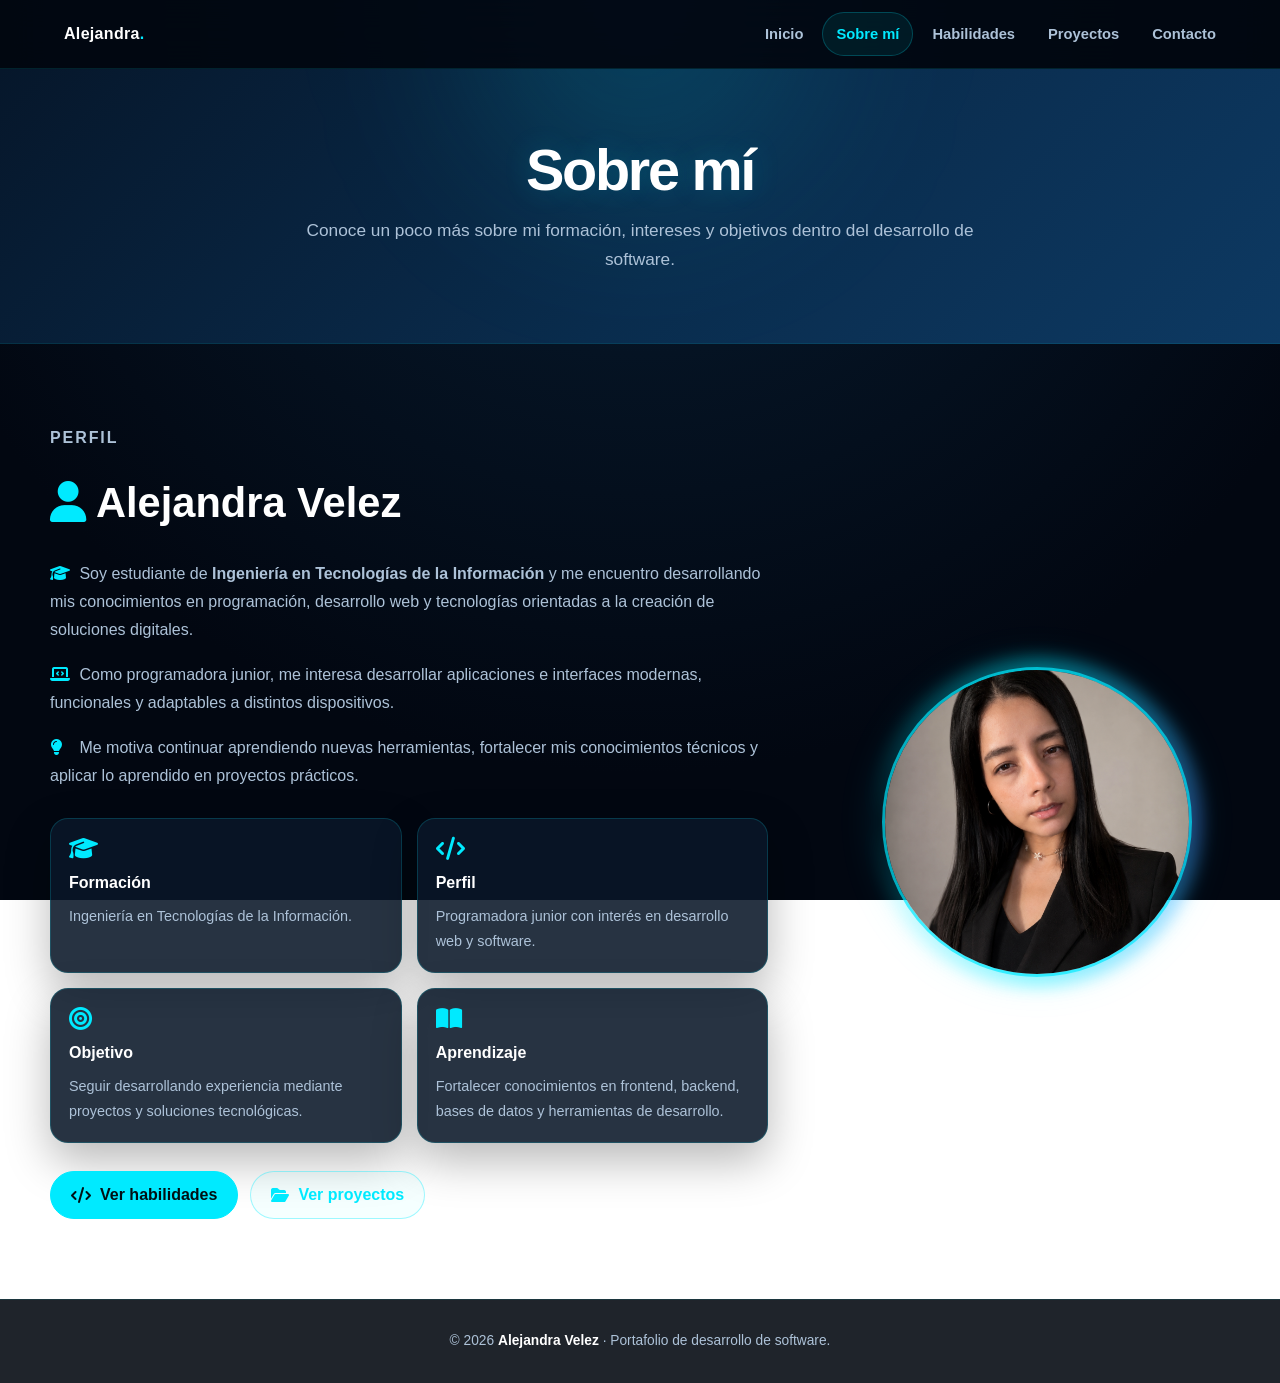
==== commit e550e169: "initial commit" ====
--- a/about.html
+++ b/about.html
@@ -389,7 +389,7 @@
 
 
       <!-- =================================================
-           IMAGEN
+           IMAGEN DE PERFIL
       ================================================== -->
 
       <div class="imagen">
@@ -397,8 +397,8 @@
         <div class="brillo">
 
           <img
-            src="assets/images/imagen1.jpeg"
-            alt="Fotografía de perfil de Alejandra Velez"
+            src="assets/images/perfil-profesional.png"
+            alt="Fotografía profesional de Alejandra Velez"
             class="perfil"
           >
 
